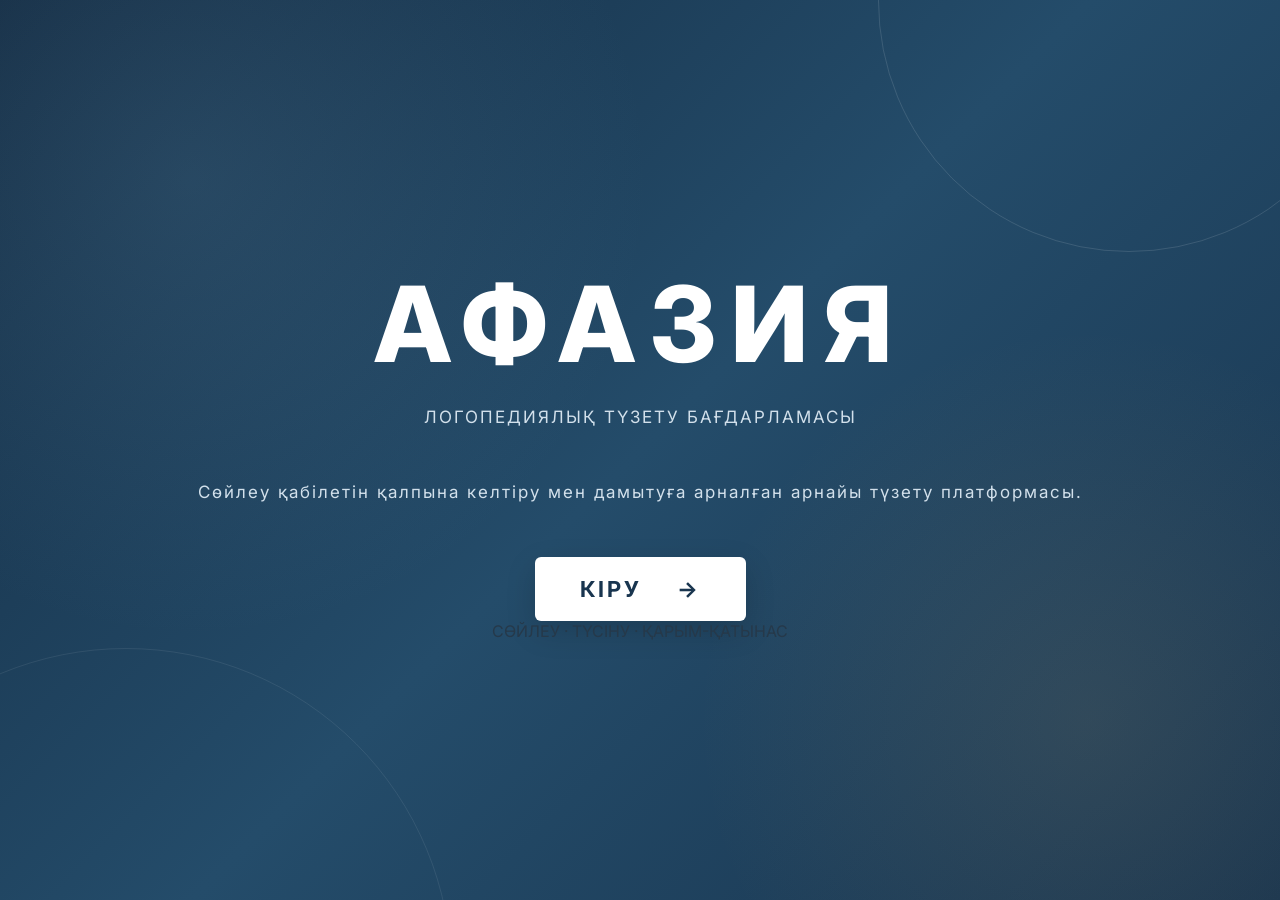
==== index.html @ db1f123e "Create index.html for aphasia therapy platform This HTML file serves as a comprehensive layout for a" ====
<!DOCTYPE html>
<html lang="kk">

<head>
    <meta charset="UTF-8">
    <meta name="viewport" content="width=device-width, initial-scale=1.0">

    <meta name="description"
          content="Афазиясы бар адамдарға арналған логопедиялық түзету бағдарламасы">

    <title>АФАЗИЯ | Логопедиялық кабинет</title>

    <link rel="preconnect" href="https://fonts.googleapis.com">
    <link rel="preconnect" href="https://fonts.gstatic.com" crossorigin>

    <link href="https://fonts.googleapis.com/css2?family=Inter:wght@400;500;600;700;800&display=swap"
          rel="stylesheet">

    <link rel="stylesheet" href="style.css">
</head>

<body>

<!-- ==================================
     1. БАСТЫ БЕТ
================================== -->

<section id="homePage" class="home-page">

    <div class="home-decoration"></div>

    <div class="home-content">

        <div class="home-line"></div>

        <h1>АФАЗИЯ</h1>

        <p class="home-subtitle">
            ЛОГОПЕДИЯЛЫҚ ТҮЗЕТУ БАҒДАРЛАМАСЫ
        </p>

        <p class="home-description">
            Сөйлеу қабілетін қалпына келтіру мен дамытуға
            арналған арнайы түзету платформасы.
        </p>

        <button class="enter-button" onclick="enterSite()">

            <span>КІРУ</span>

            <span class="enter-arrow">→</span>

        </button>

        <div class="home-bottom">
            СӨЙЛЕУ · ТҮСІНУ · ҚАРЫМ-ҚАТЫНАС
        </div>

    </div>

</section>


<!-- ==================================
     2. НЕГІЗГІ КАБИНЕТ
================================== -->

<section id="mainPage" class="main-page hidden">


    <!-- ЖОҒАРҒЫ БӨЛІК -->

    <header class="header">

        <div class="header-right">

            <div class="header-symbol">
                ✦
            </div>

            <div class="header-text">
                <strong>ЛОГОПЕД КАБИНЕТІ</strong>
                <span>Түзету және дамыту ортасы</span>
            </div>

        </div>

    </header>


    <!-- НЕГІЗГІ МАЗМҰН -->

    <main class="main-container">


        <!-- ТАҚЫРЫП -->

        <div class="main-heading">

            <span class="heading-label">
                ЛОГОПЕДИЯЛЫҚ ПЛАТФОРМА
            </span>

            <h1>АФАЗИЯ</h1>

            <p>
                Сөйлеу қабілетін қалпына келтіруге арналған
                логопедиялық түзету бағдарламасы
            </p>

            <div class="heading-line"></div>

        </div>


        <!-- БӨЛІМДЕР ТАҚЫРЫБЫ -->

        <div class="menu-heading">

            <div>
                <span>ЖҰМЫС БАҒЫТТАРЫ</span>

                <h2>Түзету бөлімдері</h2>
            </div>

            <div class="menu-count">
                08 БӨЛІМ
            </div>

        </div>


        <!-- СЕГІЗ БӨЛІМ -->

        <div class="sections-grid">


            <!-- 01 ТЫНЫС АЛУ -->

            <button class="section-card"
                    onclick="openSection('breathing')">

                <span class="card-number">01</span>

                <span class="card-icon">◉</span>

                <span class="card-title">
                    Тыныс алу
                </span>

                <span class="card-description">
                    Сөйлеу тынысын дамыту
                </span>

                <span class="card-arrow">→</span>

            </button>


            <!-- 02 АРТИКУЛЯЦИЯ -->

            <button class="section-card"
                    onclick="openSection('articulation')">

                <span class="card-number">02</span>

                <span class="card-icon">◇</span>

                <span class="card-title">
                    Артикуляция
                </span>

                <span class="card-description">
                    Артикуляциялық аппаратты дамыту
                </span>

                <span class="card-arrow">→</span>

            </button>


            <!-- 03 СӨЗДІК ҚОР -->

            <button class="section-card"
                    onclick="openSection('vocabulary')">

                <span class="card-number">03</span>

                <span class="card-icon">Aa</span>

                <span class="card-title">
                    Сөздік қор
                </span>

                <span class="card-description">
                    Белсенді және енжар сөздік қор
                </span>

                <span class="card-arrow">→</span>

            </button>


            <!-- 04 СӨЙЛЕУДІ ТҮСІНУ -->

            <button class="section-card"
                    onclick="openSection('understanding')">

                <span class="card-number">04</span>

                <span class="card-icon">◎</span>

                <span class="card-title">
                    Сөйлеуді түсіну
                </span>

                <span class="card-description">
                    Сөйлеуді қабылдау және түсіну
                </span>

                <span class="card-arrow">→</span>

            </button>


            <!-- 05 СӨЙЛЕУДІ ҚАЛЫПТАСТЫРУ -->

            <button class="section-card"
                    onclick="openSection('speech')">

                <span class="card-number">05</span>

                <span class="card-icon">◈</span>

                <span class="card-title">
                    Сөйлеуді қалыптастыру
                </span>

                <span class="card-description">
                    Сөз және сөйлем құрастыру
                </span>

                <span class="card-arrow">→</span>

            </button>


            <!-- 06 ОҚУ ЖӘНЕ ЖАЗУ -->

            <button class="section-card"
                    onclick="openSection('reading')">

                <span class="card-number">06</span>

                <span class="card-icon">▤</span>

                <span class="card-title">
                    Оқу және жазу
                </span>

                <span class="card-description">
                    Оқу және жазу дағдылары
                </span>

                <span class="card-arrow">→</span>

            </button>


            <!-- 07 ЛОГОРИТМИКА -->

            <button class="section-card"
                    onclick="openSection('logorhythmics')">

                <span class="card-number">07</span>

                <span class="card-icon">♫</span>

                <span class="card-title">
                    Логоритмика
                </span>

                <span class="card-description">
                    Қозғалыс, ырғақ және сөйлеу
                </span>

                <span class="card-arrow">→</span>

            </button>


            <!-- 08 НӘТИЖЕЛЕР -->

            <button class="section-card"
                    onclick="openSection('results')">

                <span class="card-number">08</span>

                <span class="card-icon">▥</span>

                <span class="card-title">
                    Нәтижелер
                </span>

                <span class="card-description">
                    Орындалған тапсырмаларды бақылау
                </span>

                <span class="card-arrow">→</span>

            </button>


        </div>


        <!-- ТӨМЕНГІ АҚПАРАТ -->

        <footer class="main-footer">

            <span>
                АФАЗИЯ — ЛОГОПЕДИЯЛЫҚ ТҮЗЕТУ ПЛАТФОРМАСЫ
            </span>

            <span>
                © 2026
            </span>

        </footer>

    </main>

</section>


<!-- ==================================
     3. ЖЕКЕ БӨЛІМДІ АШУ
================================== -->

<section id="sectionPage" class="section-page hidden">


    <header class="header">

        <div class="header-right">

            <div class="header-symbol">
                ✦
            </div>

            <div class="header-text">
                <strong>ЛОГОПЕД КАБИНЕТІ</strong>
                <span>Түзету және дамыту ортасы</span>
            </div>

        </div>

    </header>


    <main class="section-container">

        <button class="back-button" onclick="backToMenu()">
            ← Бөлімдерге оралу
        </button>


        <div class="section-heading">

            <span class="heading-label" id="sectionNumber">
                01 БӨЛІМ
            </span>

            <h1 id="selectedTitle">
                Тыныс алу
            </h1>

            <p id="selectedDescription">
                Сөйлеу тынысын дамыту.
            </p>

        </div>


        <div class="section-information">

            <div class="information-icon">
                ◇
            </div>

            <h2>Бөлім мазмұны</h2>

            <p id="sectionInformation">
                Бұл бөлімде логопедиялық ақпараттар,
                жаттығулар және интерактивті тапсырмалар
                орналастырылады.
            </p>

        </div>


        <div id="taskContent"></div>


        <footer class="main-footer">

            <span>АФАЗИЯ — ЛОГОПЕДИЯЛЫҚ ПЛАТФОРМА</span>

            <span>© 2026</span>

        </footer>

    </main>

</section>


<!-- JAVASCRIPT -->

<script src="script.js"></script>

</body>
</html>
---- style.css ----
/* =====================================
   1. НЕГІЗГІ БАПТАУЛАР
===================================== */

* {
    margin: 0;
    padding: 0;
    box-sizing: border-box;
}

:root {
    --navy: #19354f;
    --blue: #315d7d;
    --light-blue: #eaf2f7;
    --white: #ffffff;
    --background: #f5f8fb;
    --text: #26394a;
    --muted: #8293a2;
    --border: #e5ebf0;
    --gold: #c4a36b;
}

html {
    scroll-behavior: smooth;
}

body {
    font-family: 'Inter', Arial, sans-serif;
    background: var(--background);
    color: var(--text);
    min-height: 100vh;
}

button {
    font-family: inherit;
    cursor: pointer;
    border: none;
}

.hidden {
    display: none !important;
}


/* =====================================
   2. БАСТЫ БЕТ
===================================== */

.home-page {
    min-height: 100vh;
    display: flex;
    justify-content: center;
    align-items: center;
    position: relative;
    overflow: hidden;

    background:
        radial-gradient(
            circle at 15% 20%,
            rgba(104, 150, 180, 0.18),
            transparent 35%
        ),
        radial-gradient(
            circle at 85% 80%,
            rgba(196, 163, 107, 0.12),
            transparent 30%
        ),
        linear-gradient(
            135deg,
            #142c43,
            #244c6a,
            #19354f
        );
}

.home-page::before {
    content: "";
    position: absolute;
    width: 500px;
    height: 500px;
    border: 1px solid rgba(255,255,255,0.12);
    border-radius: 50%;
    top: -250px;
    right: -100px;
}

.home-page::after {
    content: "";
    position: absolute;
    width: 650px;
    height: 650px;
    border: 1px solid rgba(255,255,255,0.08);
    border-radius: 50%;
    bottom: -400px;
    left: -200px;
}

.home-content {
    position: relative;
    z-index: 2;
    text-align: center;
    padding: 40px 20px;
    animation: appear 1s ease;
}

.home-content h1 {
    font-size: clamp(55px, 10vw, 105px);
    font-weight: 800;
    letter-spacing: 15px;
    color: white;
    margin-bottom: 20px;
}

.home-content p {
    color: #d2e0eb;
    font-size: 17px;
    letter-spacing: 2px;
    margin-bottom: 55px;
    font-weight: 400;
}

.enter-button {
    display: inline-flex;
    align-items: center;
    justify-content: center;
    gap: 35px;

    padding: 19px 45px;
    min-width: 200px;

    background: white;
    color: var(--navy);

    font-size: 15px;
    font-weight: 700;
    letter-spacing: 3px;

    border-radius: 6px;
    transition: 0.3s;
    box-shadow: 0 10px 30px rgba(0,0,0,0.15);
}

.enter-button span {
    font-size: 22px;
}

.enter-button:hover {
    background: var(--gold);
    color: white;
    transform: translateY(-4px);
    box-shadow: 0 15px 35px rgba(0,0,0,0.2);
}


/* =====================================
   3. ЕКІНШІ БЕТ
===================================== */

.main-page {
    min-height: 100vh;
    background:
        linear-gradient(
            180deg,
            #f7f9fc 0%,
            #edf3f8 100%
        );
}


/* =====================================
   4. ЖОҒАРҒЫ HEADER
===================================== */

.header {
    width: 100%;
    height: 85px;
    background: white;

    display: flex;
    justify-content: flex-end;
    align-items: center;

    padding: 0 7%;
    border-bottom: 1px solid var(--border);

    box-shadow: 0 3px 15px rgba(30,60,85,0.03);
}

.header-right {
    display: flex;
    align-items: center;
    gap: 13px;

    color: var(--navy);
    font-size: 13px;
    font-weight: 700;
    letter-spacing: 1.5px;
}

.header-icon {
    width: 37px;
    height: 37px;

    background: var(--light-blue);
    color: var(--blue);

    border-radius: 50%;

    display: flex;
    align-items: center;
    justify-content: center;

    font-size: 18px;
}


/* =====================================
   5. НЕГІЗГІ КОНТЕЙНЕР
===================================== */

.main-container {
    width: 100%;
    max-width: 1200px;

    margin: 0 auto;
    padding: 65px 35px 80px;
}


/* =====================================
   6. БАСТЫ ТАҚЫРЫП
===================================== */

.main-heading {
    text-align: center;
    margin-bottom: 55px;
}

.main-heading h1 {
    color: var(--navy);

    font-size: clamp(35px, 5vw, 48px);
    font-weight: 800;

    letter-spacing: 5px;
    margin-bottom: 15px;
}

.main-heading p {
    color: var(--muted);

    font-size: 15px;
    line-height: 1.8;

    max-width: 600px;
    margin: auto;
}


/* =====================================
   7. СЕГІЗ БАТЫРМА
===================================== */

.sections-grid {
    display: grid;

    grid-template-columns: repeat(2, 1fr);

    gap: 22px;

    max-width: 950px;
    margin: 0 auto;
}


/* =====================================
   8. КАРТОЧКА ДИЗАЙНЫ
===================================== */

.section-card {
    position: relative;

    min-height: 145px;

    background: white;

    border: 1px solid var(--border);
    border-radius: 12px;

    display: flex;
    flex-direction: column;

    align-items: flex-start;
    justify-content: center;

    padding: 25px 30px;

    overflow: hidden;

    text-align: left;

    transition: all 0.3s ease;

    box-shadow: 0 5px 20px rgba(35,65,90,0.04);
}


/* Карточка нөмірі */

.card-number {
    position: absolute;

    top: 17px;
    right: 22px;

    font-size: 12px;
    font-weight: 700;

    color: #b7c5d0;
    letter-spacing: 1px;
}


/* Карточка белгішесі */

.card-icon {
    width: 40px;
    height: 40px;

    background: var(--light-blue);
    color: var(--blue);

    display: flex;
    align-items: center;
    justify-content: center;

    border-radius: 9px;

    font-size: 19px;
    font-weight: 700;

    margin-bottom: 14px;

    transition: 0.3s;
}


/* Карточка атауы */

.card-title {
    color: var(--navy);

    font-size: 16px;
    font-weight: 700;

    line-height: 1.5;
}


/* Оң жақ көрсеткі */

.card-arrow {
    position: absolute;

    right: 25px;
    bottom: 24px;

    color: #a8b8c5;
    font-size: 21px;

    transition: 0.3s;
}


/* Hover эффект */

.section-card:hover {
    transform: translateY(-5px);

    border-color: #9db8cb;

    box-shadow:
        0 12px 30px rgba(35,65,90,0.10);
}

.section-card:hover .card-icon {
    background: var(--navy);
    color: white;
}

.section-card:hover .card-arrow {
    color: var(--blue);
    transform: translateX(5px);
}


/* =====================================
   9. БӨЛІМНІҢ ІШКІ БЕТІ
===================================== */

.section-page {
    min-height: 100vh;
    background: var(--background);
}

.section-container {
    max-width: 1150px;

    margin: 0 auto;
    padding: 55px 35px;
}

.back-button {
    background: white;

    color: var(--navy);

    border: 1px solid var(--border);
    border-radius: 6px;

    padding: 13px 22px;

    font-size: 14px;
    font-weight: 600;

    transition: 0.3s;

    margin-bottom: 40px;
}

.back-button:hover {
    background: var(--navy);
    color: white;
}

.section-container h1 {
    font-size: 36px;
    color: var(--navy);
    margin-bottom: 18px;
}

.section-container p {
    color: var(--muted);
    font-size: 15px;
    line-height: 1.8;
}


/* =====================================
   10. АНИМАЦИЯ
===================================== */

@keyframes appear {

    from {
        opacity: 0;
        transform: translateY(25px);
    }

    to {
        opacity: 1;
        transform: translateY(0);
    }

}


/* =====================================
   11. ПЛАНШЕТ
===================================== */

@media (max-width: 768px) {

    .main-container {
        padding: 45px 22px 60px;
    }

    .sections-grid {
        gap: 15px;
    }

    .section-card {
        min-height: 135px;
        padding: 20px;
    }

    .card-title {
        font-size: 14px;
    }

    .main-heading {
        margin-bottom: 40px;
    }

    .header {
        padding: 0 22px;
    }

}


/* =====================================
   12. ТЕЛЕФОН
===================================== */

@media (max-width: 520px) {

    .home-content h1 {
        letter-spacing: 8px;
    }

    .home-content p {
        font-size: 13px;
        line-height: 1.8;
    }

    .enter-button {
        padding: 17px 35px;
    }

    .header {
        height: 70px;
    }

    .header-right {
        font-size: 11px;
        letter-spacing: 1px;
    }

    .main-container {
        padding: 40px 15px 50px;
    }

    .main-heading h1 {
        font-size: 34px;
    }

    .main-heading p {
        font-size: 13px;
    }

    .sections-grid {
        grid-template-columns: 1fr;
        gap: 13px;
    }

    .section-card {
        min-height: 115px;
        padding: 20px 22px;
    }

    .card-icon {
        width: 35px;
        height: 35px;
        margin-bottom: 10px;
    }

    .card-title {
        font-size: 15px;
    }

    .section-container {
        padding: 35px 20px;
    }

    .section-container h1 {
        font-size: 28px;
    }

}


/* =====================================
   13. ҚОЗҒАЛЫСТЫ АЗАЙТУ
===================================== */

@media (prefers-reduced-motion: reduce) {

    *,
    *::before,
    *::after {
        animation-duration: 0.01ms !important;
        transition-duration: 0.01ms !important;
        scroll-behavior: auto !important;
    }

}
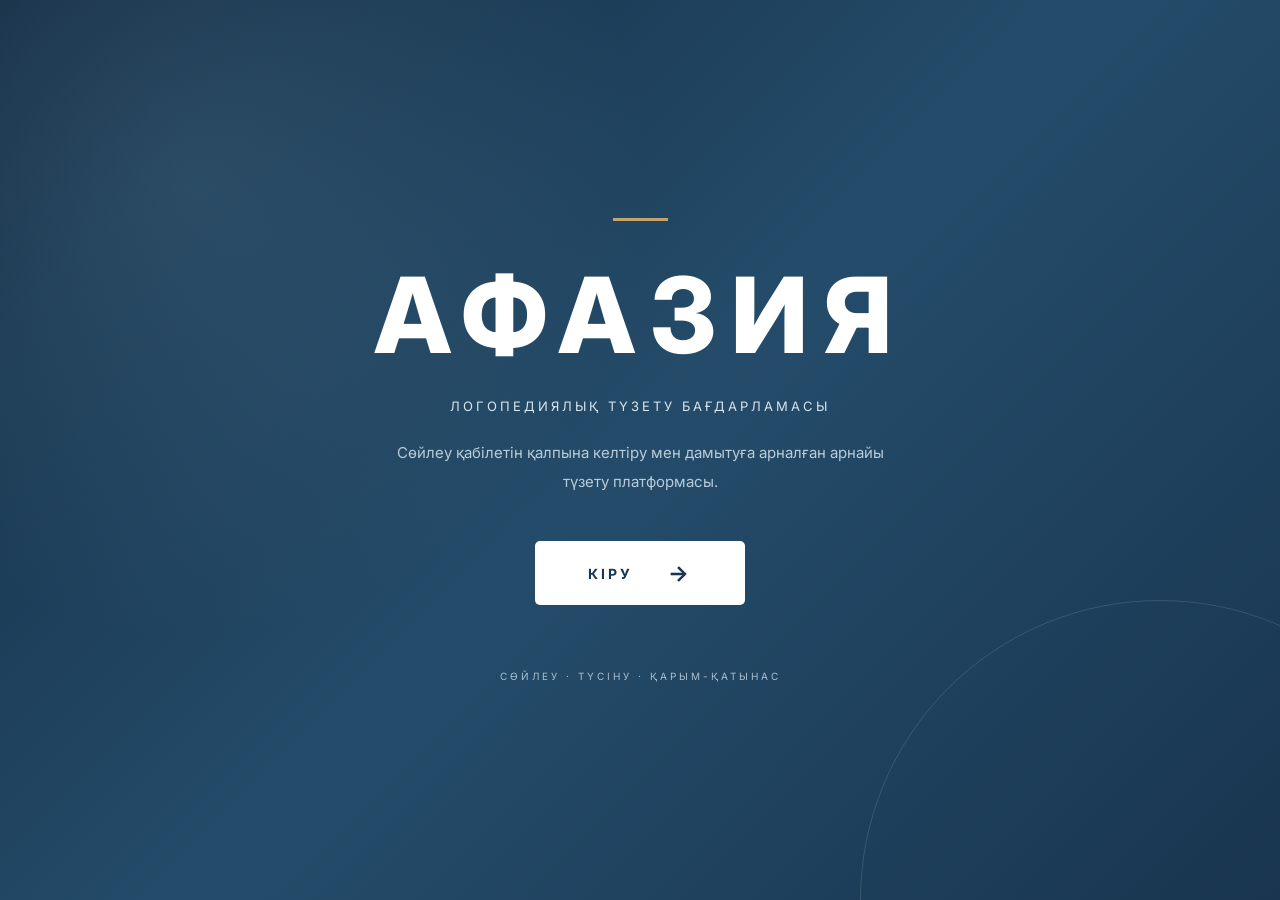
==== commit 01751f00: "Update meta description in index.html" ====
--- a/index.html
+++ b/index.html
@@ -6,7 +6,7 @@
     <meta name="viewport" content="width=device-width, initial-scale=1.0">
 
     <meta name="description"
-          content="Афазиясы бар адамдарға арналған логопедиялық түзету бағдарламасы">
+          content="Цифрлық түзету- дамыту құралы">
 
     <title>АФАЗИЯ | Логопедиялық кабинет</title>
 
--- a/style.css
+++ b/style.css
@@ -1,6 +1,6 @@
-/* =====================================
-   1. НЕГІЗГІ БАПТАУЛАР
-===================================== */
+/* ==================================
+   1. НЕГІЗГІ СТИЛЬ
+================================== */
 
 * {
     margin: 0;
@@ -15,13 +15,9 @@
     --white: #ffffff;
     --background: #f5f8fb;
     --text: #26394a;
-    --muted: #8293a2;
+    --muted: #8193a2;
     --border: #e5ebf0;
-    --gold: #c4a36b;
-}
-
-html {
-    scroll-behavior: smooth;
+    --gold: #c5a36b;
 }
 
 body {
@@ -42,28 +38,25 @@
 }
 
 
-/* =====================================
+/* ==================================
    2. БАСТЫ БЕТ
-===================================== */
+================================== */
 
 .home-page {
     min-height: 100vh;
-    display: flex;
+
+    display: flex;
+    align-items: center;
     justify-content: center;
-    align-items: center;
+
     position: relative;
     overflow: hidden;
 
     background:
         radial-gradient(
             circle at 15% 20%,
-            rgba(104, 150, 180, 0.18),
+            rgba(116, 158, 185, 0.2),
             transparent 35%
-        ),
-        radial-gradient(
-            circle at 85% 80%,
-            rgba(196, 163, 107, 0.12),
-            transparent 30%
         ),
         linear-gradient(
             135deg,
@@ -73,219 +66,316 @@
         );
 }
 
-.home-page::before {
-    content: "";
+.home-decoration {
     position: absolute;
-    width: 500px;
-    height: 500px;
+
+    width: 600px;
+    height: 600px;
+
     border: 1px solid rgba(255,255,255,0.12);
+
     border-radius: 50%;
-    top: -250px;
-    right: -100px;
-}
-
-.home-page::after {
-    content: "";
-    position: absolute;
-    width: 650px;
-    height: 650px;
-    border: 1px solid rgba(255,255,255,0.08);
-    border-radius: 50%;
-    bottom: -400px;
-    left: -200px;
+
+    right: -180px;
+    bottom: -300px;
 }
 
 .home-content {
     position: relative;
     z-index: 2;
+
     text-align: center;
-    padding: 40px 20px;
-    animation: appear 1s ease;
+
+    max-width: 750px;
+    padding: 30px;
+
+    animation: fadeIn 0.9s ease;
+}
+
+.home-line {
+    width: 55px;
+    height: 3px;
+
+    background: var(--gold);
+
+    margin: 0 auto 30px;
 }
 
 .home-content h1 {
+    color: white;
+
     font-size: clamp(55px, 10vw, 105px);
     font-weight: 800;
+
     letter-spacing: 15px;
-    color: white;
+
     margin-bottom: 20px;
 }
 
-.home-content p {
-    color: #d2e0eb;
-    font-size: 17px;
-    letter-spacing: 2px;
-    margin-bottom: 55px;
-    font-weight: 400;
+.home-subtitle {
+    color: #d9e5ed;
+
+    font-size: 13px;
+    letter-spacing: 3px;
+
+    margin-bottom: 25px;
+}
+
+.home-description {
+    color: #b9cbd8;
+
+    font-size: 15px;
+    line-height: 1.9;
+
+    max-width: 520px;
+    margin: 0 auto 45px;
 }
 
 .enter-button {
     display: inline-flex;
     align-items: center;
     justify-content: center;
+
     gap: 35px;
 
-    padding: 19px 45px;
-    min-width: 200px;
+    min-width: 210px;
+
+    padding: 19px 35px;
 
     background: white;
     color: var(--navy);
 
-    font-size: 15px;
+    font-size: 14px;
     font-weight: 700;
+
     letter-spacing: 3px;
 
-    border-radius: 6px;
+    border-radius: 5px;
+
     transition: 0.3s;
-    box-shadow: 0 10px 30px rgba(0,0,0,0.15);
-}
-
-.enter-button span {
-    font-size: 22px;
 }
 
 .enter-button:hover {
     background: var(--gold);
     color: white;
     transform: translateY(-4px);
-    box-shadow: 0 15px 35px rgba(0,0,0,0.2);
-}
-
-
-/* =====================================
-   3. ЕКІНШІ БЕТ
-===================================== */
+}
+
+.enter-arrow {
+    font-size: 22px;
+}
+
+.home-bottom {
+    color: #aabfce;
+
+    font-size: 10px;
+    letter-spacing: 3px;
+
+    margin-top: 65px;
+}
+
+
+/* ==================================
+   3. HEADER
+================================== */
+
+.header {
+    height: 82px;
+    width: 100%;
+
+    display: flex;
+    justify-content: flex-end;
+    align-items: center;
+
+    padding: 0 7%;
+
+    background: white;
+
+    border-bottom: 1px solid var(--border);
+
+    box-shadow: 0 3px 15px rgba(30,60,85,0.03);
+}
+
+.header-right {
+    display: flex;
+    align-items: center;
+    gap: 12px;
+}
+
+.header-symbol {
+    width: 38px;
+    height: 38px;
+
+    display: flex;
+    align-items: center;
+    justify-content: center;
+
+    border-radius: 50%;
+
+    background: var(--light-blue);
+    color: var(--blue);
+
+    font-size: 19px;
+}
+
+.header-text {
+    display: flex;
+    flex-direction: column;
+    gap: 4px;
+}
+
+.header-text strong {
+    color: var(--navy);
+
+    font-size: 12px;
+    letter-spacing: 1.2px;
+}
+
+.header-text span {
+    color: var(--muted);
+    font-size: 10px;
+}
+
+
+/* ==================================
+   4. НЕГІЗГІ БЕТ
+================================== */
 
 .main-page {
     min-height: 100vh;
+
     background:
         linear-gradient(
             180deg,
-            #f7f9fc 0%,
-            #edf3f8 100%
+            #f9fbfd,
+            #edf3f8
         );
 }
-
-
-/* =====================================
-   4. ЖОҒАРҒЫ HEADER
-===================================== */
-
-.header {
-    width: 100%;
-    height: 85px;
-    background: white;
-
-    display: flex;
-    justify-content: flex-end;
-    align-items: center;
-
-    padding: 0 7%;
-    border-bottom: 1px solid var(--border);
-
-    box-shadow: 0 3px 15px rgba(30,60,85,0.03);
-}
-
-.header-right {
-    display: flex;
-    align-items: center;
-    gap: 13px;
-
-    color: var(--navy);
-    font-size: 13px;
-    font-weight: 700;
-    letter-spacing: 1.5px;
-}
-
-.header-icon {
-    width: 37px;
-    height: 37px;
-
-    background: var(--light-blue);
-    color: var(--blue);
-
-    border-radius: 50%;
-
-    display: flex;
-    align-items: center;
-    justify-content: center;
-
-    font-size: 18px;
-}
-
-
-/* =====================================
-   5. НЕГІЗГІ КОНТЕЙНЕР
-===================================== */
 
 .main-container {
     width: 100%;
-    max-width: 1200px;
+    max-width: 1150px;
 
     margin: 0 auto;
-    padding: 65px 35px 80px;
-}
-
-
-/* =====================================
-   6. БАСТЫ ТАҚЫРЫП
-===================================== */
+
+    padding: 65px 30px 35px;
+}
+
+
+/* ==================================
+   5. БАСТЫ ТАҚЫРЫП
+================================== */
 
 .main-heading {
     text-align: center;
     margin-bottom: 55px;
 }
 
+.heading-label {
+    color: var(--gold);
+
+    font-size: 11px;
+    font-weight: 700;
+
+    letter-spacing: 2.5px;
+}
+
 .main-heading h1 {
     color: var(--navy);
 
-    font-size: clamp(35px, 5vw, 48px);
+    font-size: 52px;
     font-weight: 800;
 
-    letter-spacing: 5px;
-    margin-bottom: 15px;
+    letter-spacing: 7px;
+
+    margin: 15px 0;
 }
 
 .main-heading p {
     color: var(--muted);
 
-    font-size: 15px;
+    font-size: 14px;
     line-height: 1.8;
-
-    max-width: 600px;
-    margin: auto;
-}
-
-
-/* =====================================
-   7. СЕГІЗ БАТЫРМА
-===================================== */
+}
+
+.heading-line {
+    width: 55px;
+    height: 3px;
+
+    background: var(--gold);
+
+    margin: 25px auto 0;
+}
+
+
+/* ==================================
+   6. БӨЛІМ ТАҚЫРЫБЫ
+================================== */
+
+.menu-heading {
+    max-width: 950px;
+
+    margin: 0 auto 22px;
+
+    display: flex;
+    justify-content: space-between;
+    align-items: center;
+}
+
+.menu-heading span {
+    color: var(--gold);
+
+    font-size: 10px;
+    font-weight: 700;
+
+    letter-spacing: 2px;
+}
+
+.menu-heading h2 {
+    color: var(--navy);
+
+    font-size: 22px;
+
+    margin-top: 8px;
+}
+
+.menu-count {
+    background: white;
+
+    border: 1px solid var(--border);
+    border-radius: 5px;
+
+    padding: 12px 17px;
+
+    color: var(--blue) !important;
+
+    font-size: 11px !important;
+    letter-spacing: 1px;
+}
+
+
+/* ==================================
+   7. СЕГІЗ КАРТОЧКА
+================================== */
 
 .sections-grid {
+    max-width: 950px;
+
+    margin: 0 auto;
+
     display: grid;
 
     grid-template-columns: repeat(2, 1fr);
 
-    gap: 22px;
-
-    max-width: 950px;
-    margin: 0 auto;
-}
-
-
-/* =====================================
-   8. КАРТОЧКА ДИЗАЙНЫ
-===================================== */
+    gap: 20px;
+}
 
 .section-card {
     position: relative;
 
-    min-height: 145px;
-
-    background: white;
-
-    border: 1px solid var(--border);
-    border-radius: 12px;
+    min-height: 155px;
+
+    padding: 24px 28px;
 
     display: flex;
     flex-direction: column;
@@ -293,94 +383,57 @@
     align-items: flex-start;
     justify-content: center;
 
-    padding: 25px 30px;
-
-    overflow: hidden;
-
     text-align: left;
 
-    transition: all 0.3s ease;
+    background: white;
+
+    border: 1px solid var(--border);
+    border-radius: 10px;
 
     box-shadow: 0 5px 20px rgba(35,65,90,0.04);
-}
-
-
-/* Карточка нөмірі */
+
+    transition: 0.3s;
+}
+
+.section-card:hover {
+    transform: translateY(-5px);
+
+    border-color: #a9c0d0;
+
+    box-shadow: 0 12px 30px rgba(35,65,90,0.1);
+}
 
 .card-number {
     position: absolute;
 
     top: 17px;
-    right: 22px;
+    right: 20px;
+
+    color: #b7c5d0;
 
     font-size: 12px;
     font-weight: 700;
-
-    color: #b7c5d0;
-    letter-spacing: 1px;
-}
-
-
-/* Карточка белгішесі */
+}
 
 .card-icon {
-    width: 40px;
-    height: 40px;
+    width: 39px;
+    height: 39px;
+
+    display: flex;
+    align-items: center;
+    justify-content: center;
 
     background: var(--light-blue);
     color: var(--blue);
 
-    display: flex;
-    align-items: center;
-    justify-content: center;
-
-    border-radius: 9px;
+    border-radius: 8px;
 
     font-size: 19px;
     font-weight: 700;
 
-    margin-bottom: 14px;
+    margin-bottom: 12px;
 
     transition: 0.3s;
-}
-
-
-/* Карточка атауы */
-
-.card-title {
-    color: var(--navy);
-
-    font-size: 16px;
-    font-weight: 700;
-
-    line-height: 1.5;
-}
-
-
-/* Оң жақ көрсеткі */
-
-.card-arrow {
-    position: absolute;
-
-    right: 25px;
-    bottom: 24px;
-
-    color: #a8b8c5;
-    font-size: 21px;
-
-    transition: 0.3s;
-}
-
-
-/* Hover эффект */
-
-.section-card:hover {
-    transform: translateY(-5px);
-
-    border-color: #9db8cb;
-
-    box-shadow:
-        0 12px 30px rgba(35,65,90,0.10);
 }
 
 .section-card:hover .card-icon {
@@ -388,15 +441,67 @@
     color: white;
 }
 
+.card-title {
+    color: var(--navy);
+
+    font-size: 15px;
+    font-weight: 700;
+
+    margin-bottom: 7px;
+}
+
+.card-description {
+    color: var(--muted);
+
+    font-size: 11px;
+    line-height: 1.5;
+}
+
+.card-arrow {
+    position: absolute;
+
+    right: 23px;
+    bottom: 22px;
+
+    color: #9aafbd;
+
+    font-size: 20px;
+
+    transition: 0.3s;
+}
+
 .section-card:hover .card-arrow {
     color: var(--blue);
     transform: translateX(5px);
 }
 
 
-/* =====================================
-   9. БӨЛІМНІҢ ІШКІ БЕТІ
-===================================== */
+/* ==================================
+   8. ТӨМЕНГІ АҚПАРАТ
+================================== */
+
+.main-footer {
+    max-width: 950px;
+
+    margin: 55px auto 0;
+    padding-top: 20px;
+
+    display: flex;
+    justify-content: space-between;
+    gap: 15px;
+
+    border-top: 1px solid var(--border);
+
+    color: var(--muted);
+
+    font-size: 9px;
+    letter-spacing: 1px;
+}
+
+
+/* ==================================
+   9. ЖЕКЕ БӨЛІМ БЕТІ
+================================== */
 
 .section-page {
     min-height: 100vh;
@@ -404,10 +509,11 @@
 }
 
 .section-container {
-    max-width: 1150px;
+    max-width: 1050px;
 
     margin: 0 auto;
-    padding: 55px 35px;
+
+    padding: 50px 30px;
 }
 
 .back-button {
@@ -418,14 +524,14 @@
     border: 1px solid var(--border);
     border-radius: 6px;
 
-    padding: 13px 22px;
-
-    font-size: 14px;
+    padding: 13px 20px;
+
+    font-size: 13px;
     font-weight: 600;
 
     transition: 0.3s;
 
-    margin-bottom: 40px;
+    margin-bottom: 45px;
 }
 
 .back-button:hover {
@@ -433,28 +539,85 @@
     color: white;
 }
 
-.section-container h1 {
-    font-size: 36px;
+.section-heading {
+    margin-bottom: 35px;
+}
+
+.section-heading h1 {
     color: var(--navy);
-    margin-bottom: 18px;
-}
-
-.section-container p {
+
+    font-size: 38px;
+    font-weight: 800;
+
+    margin: 15px 0;
+}
+
+.section-heading p {
     color: var(--muted);
-    font-size: 15px;
+
+    font-size: 14px;
     line-height: 1.8;
 }
 
 
-/* =====================================
-   10. АНИМАЦИЯ
-===================================== */
-
-@keyframes appear {
+/* ==================================
+   10. АҚПАРАТ КАРТОЧКАСЫ
+================================== */
+
+.section-information {
+    background: white;
+
+    border: 1px solid var(--border);
+    border-radius: 10px;
+
+    padding: 35px;
+
+    box-shadow: 0 5px 20px rgba(35,65,90,0.04);
+}
+
+.information-icon {
+    width: 45px;
+    height: 45px;
+
+    display: flex;
+    align-items: center;
+    justify-content: center;
+
+    background: var(--light-blue);
+    color: var(--blue);
+
+    border-radius: 8px;
+
+    font-size: 23px;
+
+    margin-bottom: 20px;
+}
+
+.section-information h2 {
+    color: var(--navy);
+
+    font-size: 21px;
+
+    margin-bottom: 14px;
+}
+
+.section-information p {
+    color: var(--muted);
+
+    font-size: 14px;
+    line-height: 1.9;
+}
+
+
+/* ==================================
+   11. АНИМАЦИЯ
+================================== */
+
+@keyframes fadeIn {
 
     from {
         opacity: 0;
-        transform: translateY(25px);
+        transform: translateY(20px);
     }
 
     to {
@@ -465,22 +628,22 @@
 }
 
 
-/* =====================================
-   11. ПЛАНШЕТ
-===================================== */
+/* ==================================
+   12. ПЛАНШЕТКЕ БЕЙІМДЕУ
+================================== */
 
 @media (max-width: 768px) {
 
     .main-container {
-        padding: 45px 22px 60px;
+        padding: 50px 22px 30px;
     }
 
     .sections-grid {
-        gap: 15px;
+        gap: 14px;
     }
 
     .section-card {
-        min-height: 135px;
+        min-height: 145px;
         padding: 20px;
     }
 
@@ -488,55 +651,60 @@
         font-size: 14px;
     }
 
+    .header {
+        padding: 0 22px;
+    }
+
+}
+
+
+/* ==================================
+   13. ТЕЛЕФОНҒА БЕЙІМДЕУ
+================================== */
+
+@media (max-width: 520px) {
+
+    .home-content h1 {
+        font-size: 55px;
+        letter-spacing: 8px;
+    }
+
+    .home-subtitle {
+        font-size: 10px;
+        letter-spacing: 2px;
+    }
+
+    .home-description {
+        font-size: 13px;
+    }
+
+    .home-bottom {
+        font-size: 8px;
+        letter-spacing: 1.5px;
+    }
+
+    .header {
+        height: 72px;
+    }
+
+    .main-container {
+        padding: 40px 16px 25px;
+    }
+
     .main-heading {
         margin-bottom: 40px;
     }
 
-    .header {
-        padding: 0 22px;
-    }
-
-}
-
-
-/* =====================================
-   12. ТЕЛЕФОН
-===================================== */
-
-@media (max-width: 520px) {
-
-    .home-content h1 {
-        letter-spacing: 8px;
-    }
-
-    .home-content p {
-        font-size: 13px;
-        line-height: 1.8;
-    }
-
-    .enter-button {
-        padding: 17px 35px;
-    }
-
-    .header {
-        height: 70px;
-    }
-
-    .header-right {
-        font-size: 11px;
-        letter-spacing: 1px;
-    }
-
-    .main-container {
-        padding: 40px 15px 50px;
-    }
-
     .main-heading h1 {
-        font-size: 34px;
+        font-size: 39px;
     }
 
     .main-heading p {
-        font-size: 13px;
+        font-size: 12px;
+    }
+
+    .menu-heading h2 {
+        font-size: 19px;
     }
 
     .sections-grid {
@@ -545,43 +713,49 @@
     }
 
     .section-card {
-        min-height: 115px;
-        padding: 20px 22px;
-    }
-
-    .card-icon {
-        width: 35px;
-        height: 35px;
-        margin-bottom: 10px;
+        min-height: 130px;
+        padding: 20px;
     }
 
     .card-title {
         font-size: 15px;
     }
 
+    .card-description {
+        font-size: 11px;
+    }
+
+    .main-footer {
+        flex-direction: column;
+        font-size: 8px;
+    }
+
     .section-container {
-        padding: 35px 20px;
-    }
-
-    .section-container h1 {
-        font-size: 28px;
-    }
-
-}
-
-
-/* =====================================
-   13. ҚОЗҒАЛЫСТЫ АЗАЙТУ
-===================================== */
+        padding: 35px 18px;
+    }
+
+    .section-heading h1 {
+        font-size: 30px;
+    }
+
+    .section-information {
+        padding: 25px;
+    }
+
+}
+
+
+/* ==================================
+   14. ҚОЗҒАЛЫСТЫ АЗАЙТУ
+================================== */
 
 @media (prefers-reduced-motion: reduce) {
 
     *,
     *::before,
     *::after {
-        animation-duration: 0.01ms !important;
-        transition-duration: 0.01ms !important;
-        scroll-behavior: auto !important;
-    }
-
-}
+        animation: none !important;
+        transition: none !important;
+    }
+
+}
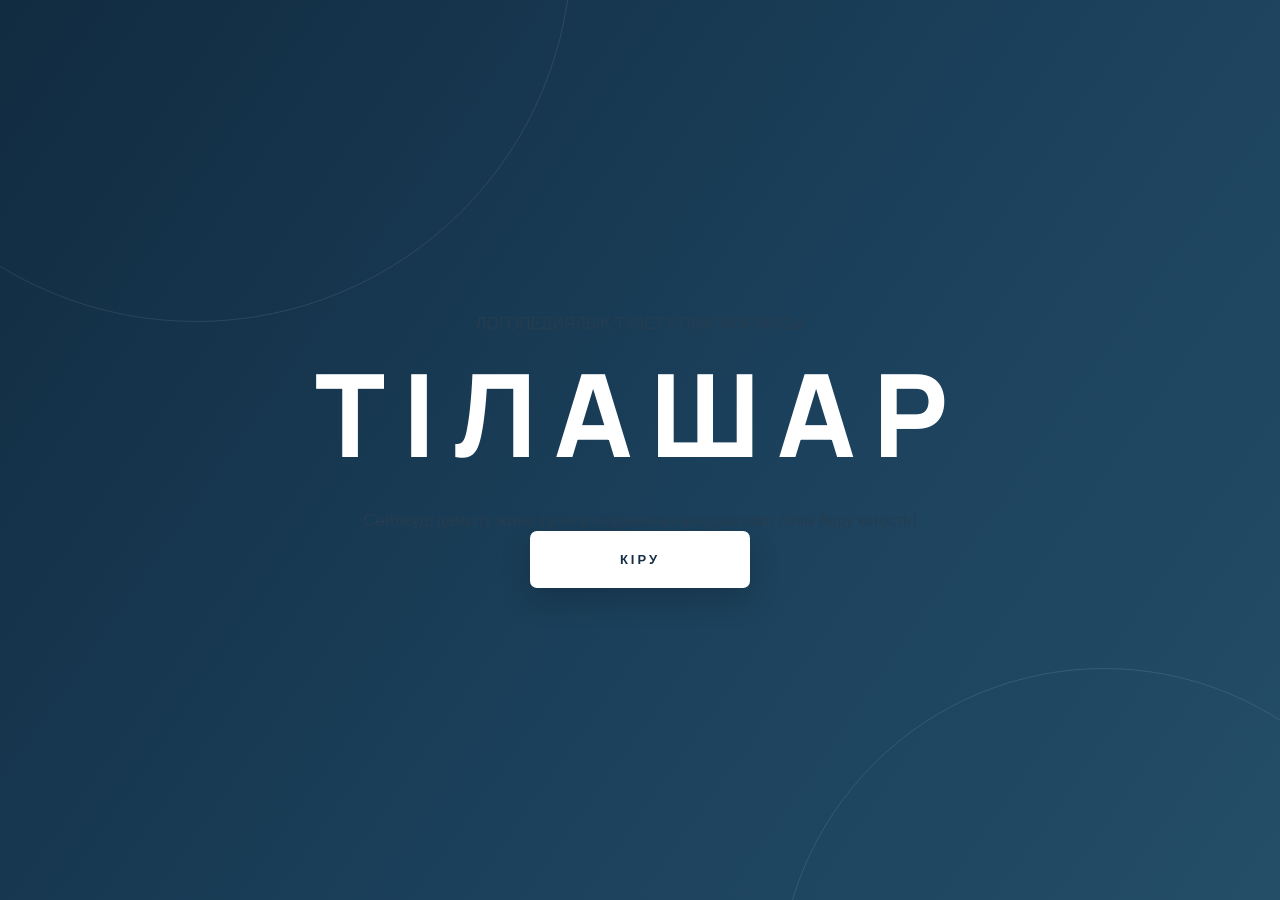
==== commit aac0f4f2: "Change title and labels for language platform Updated the title and labels in the HTML structure to " ====
--- a/index.html
+++ b/index.html
@@ -1,423 +1,130 @@
 <!DOCTYPE html>
 <html lang="kk">
-
 <head>
     <meta charset="UTF-8">
     <meta name="viewport" content="width=device-width, initial-scale=1.0">
-
-    <meta name="description"
-          content="Цифрлық түзету- дамыту құралы">
-
-    <title>АФАЗИЯ | Логопедиялық кабинет</title>
-
-    <link rel="preconnect" href="https://fonts.googleapis.com">
-    <link rel="preconnect" href="https://fonts.gstatic.com" crossorigin>
-
-    <link href="https://fonts.googleapis.com/css2?family=Inter:wght@400;500;600;700;800&display=swap"
-          rel="stylesheet">
-
-    <link rel="stylesheet" href="style.css">
+<title>Тілашар | Логопедиялық платформа</title>
+<link rel="stylesheet" href="style.css">
 </head>
-
 <body>
-
-<!-- ==================================
-     1. БАСТЫ БЕТ
-================================== -->
-
+<!-- БАСТЫ БЕТ -->
 <section id="homePage" class="home-page">
-
-    <div class="home-decoration"></div>
-
     <div class="home-content">
-
-        <div class="home-line"></div>
-
-        <h1>АФАЗИЯ</h1>
-
-        <p class="home-subtitle">
-            ЛОГОПЕДИЯЛЫҚ ТҮЗЕТУ БАҒДАРЛАМАСЫ
+        <div class="home-label">
+            ЛОГОПЕДИЯЛЫҚ ТҮЗЕТУ ПЛАТФОРМАСЫ
+        </div>
+        <h1>ТІЛАШАР</h1>
+        <p>
+            Сөйлеуді дамыту және түзетуге арналған
+            интерактивті білім беру кеңістігі
         </p>
-
-        <p class="home-description">
-            Сөйлеу қабілетін қалпына келтіру мен дамытуға
-            арналған арнайы түзету платформасы.
-        </p>
-
-        <button class="enter-button" onclick="enterSite()">
-
-            <span>КІРУ</span>
-
-            <span class="enter-arrow">→</span>
-
+        <button onclick="enterSite()" class="enter-button">
+            КІРУ
         </button>
-
-        <div class="home-bottom">
-            СӨЙЛЕУ · ТҮСІНУ · ҚАРЫМ-ҚАТЫНАС
+    </div>
+</section>
+<!-- НЕГІЗГІ МӘЗІР -->
+<section id="mainPage" class="main-page hidden">
+    <header class="header">
+        <div class="header-left">
+            <a href="index.html" class="brand">
+                ТІЛАШАР
+            </a>
         </div>
-
-    </div>
-
+        <div class="header-right">
+            <a href="logoped.html" class="header-label">
+                ЛОГОПЕД КАБИНЕТІ
+                <span>↗</span>
+            </a>
+        </div>
+    </header>
+    <main class="main-container">
+        <div class="main-heading">
+            <span>ТІЛАШАР ПЛАТФОРМАСЫ</span>
+            <h2>Сөйлеу әлеміне қош келдіңіз!</h2>
+            <p>
+                Өзіңізге қажетті түзету бағытын таңдаңыз.
+            </p>
+        </div>
+        <div class="sections-grid">
+            <button class="section-card"
+                onclick="openSection('breathing')">
+                <span>01</span>
+                <h3>Тыныс алу</h3>
+                <p>Сөйлеу тынысын дамыту</p>
+            </button>
+            <button class="section-card"
+                onclick="openSection('articulation')">
+                <span>02</span>
+                <h3>Артикуляция</h3>
+                <p>Артикуляциялық дағдылар</p>
+            </button>
+            <button class="section-card"
+                onclick="openSection('vocabulary')">
+                <span>03</span>
+                <h3>Сөздік қор</h3>
+                <p>Сөздерді белсендіру</p>
+            </button>
+            <button class="section-card"
+                onclick="openSection('understanding')">
+                <span>04</span>
+                <h3>Сөйлеуді түсіну</h3>
+                <p>Сөз бен сөйлем мағынасын түсіну</p>
+            </button>
+            <button class="section-card"
+                onclick="openSection('speech')">
+                <span>05</span>
+                <h3>Сөйлеуді қалыптастыру</h3>
+                <p>Ауызша сөйлеуді дамыту</p>
+            </button>
+            <button class="section-card"
+                onclick="openSection('reading')">
+                <span>06</span>
+                <h3>Оқу және жазу</h3>
+                <p>Оқу-жазу дағдылары</p>
+            </button>
+            <button class="section-card"
+                onclick="openSection('logorhythmics')">
+                <span>07</span>
+                <h3>Логоритмика</h3>
+                <p>Қозғалыс пен сөйлеуді үйлестіру</p>
+            </button>
+            <button class="section-card"
+                onclick="openSection('results')">
+                <span>08</span>
+                <h3>Нәтижелер</h3>
+                <p>Жұмыс барысын бақылау</p>
+            </button>
+        </div>
+    </main>
 </section>
-
-
-<!-- ==================================
-     2. НЕГІЗГІ КАБИНЕТ
-================================== -->
-
-<section id="mainPage" class="main-page hidden">
-
-
-    <!-- ЖОҒАРҒЫ БӨЛІК -->
-
+<!-- БӨЛІМДЕРДІҢ ІШКІ БЕТІ -->
+<section id="sectionPage" class="section-page hidden">
     <header class="header">
-
+        <div class="header-left">
+            <a href="index.html" class="brand">
+                ТІЛАШАР
+            </a>
+        </div>
         <div class="header-right">
-
-            <div class="header-symbol">
-                ✦
-            </div>
-
-            <div class="header-text">
-                <strong>ЛОГОПЕД КАБИНЕТІ</strong>
-                <span>Түзету және дамыту ортасы</span>
-            </div>
-
+            <a href="logoped.html" class="header-label">
+                ЛОГОПЕД КАБИНЕТІ ↗
+            </a>
         </div>
-
     </header>
-
-
-    <!-- НЕГІЗГІ МАЗМҰН -->
-
     <main class="main-container">
-
-
-        <!-- ТАҚЫРЫП -->
-
-        <div class="main-heading">
-
-            <span class="heading-label">
-                ЛОГОПЕДИЯЛЫҚ ПЛАТФОРМА
-            </span>
-
-            <h1>АФАЗИЯ</h1>
-
-            <p>
-                Сөйлеу қабілетін қалпына келтіруге арналған
-                логопедиялық түзету бағдарламасы
-            </p>
-
-            <div class="heading-line"></div>
-
+        <button onclick="backToMenu()" class="back-button">
+            ← Басты мәзірге оралу
+        </button>
+        <div class="section-content">
+            <span id="sectionNumber"></span>
+            <h2 id="selectedTitle"></h2>
+            <p id="selectedDescription"></p>
+            <div id="sectionInformation"></div>
+            <div id="taskContent"></div>
         </div>
-
-
-        <!-- БӨЛІМДЕР ТАҚЫРЫБЫ -->
-
-        <div class="menu-heading">
-
-            <div>
-                <span>ЖҰМЫС БАҒЫТТАРЫ</span>
-
-                <h2>Түзету бөлімдері</h2>
-            </div>
-
-            <div class="menu-count">
-                08 БӨЛІМ
-            </div>
-
-        </div>
-
-
-        <!-- СЕГІЗ БӨЛІМ -->
-
-        <div class="sections-grid">
-
-
-            <!-- 01 ТЫНЫС АЛУ -->
-
-            <button class="section-card"
-                    onclick="openSection('breathing')">
-
-                <span class="card-number">01</span>
-
-                <span class="card-icon">◉</span>
-
-                <span class="card-title">
-                    Тыныс алу
-                </span>
-
-                <span class="card-description">
-                    Сөйлеу тынысын дамыту
-                </span>
-
-                <span class="card-arrow">→</span>
-
-            </button>
-
-
-            <!-- 02 АРТИКУЛЯЦИЯ -->
-
-            <button class="section-card"
-                    onclick="openSection('articulation')">
-
-                <span class="card-number">02</span>
-
-                <span class="card-icon">◇</span>
-
-                <span class="card-title">
-                    Артикуляция
-                </span>
-
-                <span class="card-description">
-                    Артикуляциялық аппаратты дамыту
-                </span>
-
-                <span class="card-arrow">→</span>
-
-            </button>
-
-
-            <!-- 03 СӨЗДІК ҚОР -->
-
-            <button class="section-card"
-                    onclick="openSection('vocabulary')">
-
-                <span class="card-number">03</span>
-
-                <span class="card-icon">Aa</span>
-
-                <span class="card-title">
-                    Сөздік қор
-                </span>
-
-                <span class="card-description">
-                    Белсенді және енжар сөздік қор
-                </span>
-
-                <span class="card-arrow">→</span>
-
-            </button>
-
-
-            <!-- 04 СӨЙЛЕУДІ ТҮСІНУ -->
-
-            <button class="section-card"
-                    onclick="openSection('understanding')">
-
-                <span class="card-number">04</span>
-
-                <span class="card-icon">◎</span>
-
-                <span class="card-title">
-                    Сөйлеуді түсіну
-                </span>
-
-                <span class="card-description">
-                    Сөйлеуді қабылдау және түсіну
-                </span>
-
-                <span class="card-arrow">→</span>
-
-            </button>
-
-
-            <!-- 05 СӨЙЛЕУДІ ҚАЛЫПТАСТЫРУ -->
-
-            <button class="section-card"
-                    onclick="openSection('speech')">
-
-                <span class="card-number">05</span>
-
-                <span class="card-icon">◈</span>
-
-                <span class="card-title">
-                    Сөйлеуді қалыптастыру
-                </span>
-
-                <span class="card-description">
-                    Сөз және сөйлем құрастыру
-                </span>
-
-                <span class="card-arrow">→</span>
-
-            </button>
-
-
-            <!-- 06 ОҚУ ЖӘНЕ ЖАЗУ -->
-
-            <button class="section-card"
-                    onclick="openSection('reading')">
-
-                <span class="card-number">06</span>
-
-                <span class="card-icon">▤</span>
-
-                <span class="card-title">
-                    Оқу және жазу
-                </span>
-
-                <span class="card-description">
-                    Оқу және жазу дағдылары
-                </span>
-
-                <span class="card-arrow">→</span>
-
-            </button>
-
-
-            <!-- 07 ЛОГОРИТМИКА -->
-
-            <button class="section-card"
-                    onclick="openSection('logorhythmics')">
-
-                <span class="card-number">07</span>
-
-                <span class="card-icon">♫</span>
-
-                <span class="card-title">
-                    Логоритмика
-                </span>
-
-                <span class="card-description">
-                    Қозғалыс, ырғақ және сөйлеу
-                </span>
-
-                <span class="card-arrow">→</span>
-
-            </button>
-
-
-            <!-- 08 НӘТИЖЕЛЕР -->
-
-            <button class="section-card"
-                    onclick="openSection('results')">
-
-                <span class="card-number">08</span>
-
-                <span class="card-icon">▥</span>
-
-                <span class="card-title">
-                    Нәтижелер
-                </span>
-
-                <span class="card-description">
-                    Орындалған тапсырмаларды бақылау
-                </span>
-
-                <span class="card-arrow">→</span>
-
-            </button>
-
-
-        </div>
-
-
-        <!-- ТӨМЕНГІ АҚПАРАТ -->
-
-        <footer class="main-footer">
-
-            <span>
-                АФАЗИЯ — ЛОГОПЕДИЯЛЫҚ ТҮЗЕТУ ПЛАТФОРМАСЫ
-            </span>
-
-            <span>
-                © 2026
-            </span>
-
-        </footer>
-
     </main>
-
 </section>
-
-
-<!-- ==================================
-     3. ЖЕКЕ БӨЛІМДІ АШУ
-================================== -->
-
-<section id="sectionPage" class="section-page hidden">
-
-
-    <header class="header">
-
-        <div class="header-right">
-
-            <div class="header-symbol">
-                ✦
-            </div>
-
-            <div class="header-text">
-                <strong>ЛОГОПЕД КАБИНЕТІ</strong>
-                <span>Түзету және дамыту ортасы</span>
-            </div>
-
-        </div>
-
-    </header>
-
-
-    <main class="section-container">
-
-        <button class="back-button" onclick="backToMenu()">
-            ← Бөлімдерге оралу
-        </button>
-
-
-        <div class="section-heading">
-
-            <span class="heading-label" id="sectionNumber">
-                01 БӨЛІМ
-            </span>
-
-            <h1 id="selectedTitle">
-                Тыныс алу
-            </h1>
-
-            <p id="selectedDescription">
-                Сөйлеу тынысын дамыту.
-            </p>
-
-        </div>
-
-
-        <div class="section-information">
-
-            <div class="information-icon">
-                ◇
-            </div>
-
-            <h2>Бөлім мазмұны</h2>
-
-            <p id="sectionInformation">
-                Бұл бөлімде логопедиялық ақпараттар,
-                жаттығулар және интерактивті тапсырмалар
-                орналастырылады.
-            </p>
-
-        </div>
-
-
-        <div id="taskContent"></div>
-
-
-        <footer class="main-footer">
-
-            <span>АФАЗИЯ — ЛОГОПЕДИЯЛЫҚ ПЛАТФОРМА</span>
-
-            <span>© 2026</span>
-
-        </footer>
-
-    </main>
-
-</section>
-
-
-<!-- JAVASCRIPT -->
-
 <script src="script.js"></script>
-
 </body>
 </html>
--- a/style.css
+++ b/style.css
@@ -1,6 +1,23 @@
-/* ==================================
-   1. НЕГІЗГІ СТИЛЬ
-================================== */
+/* =========================================
+   APHASIA — PREMIUM DESIGN
+========================================= */
+
+@import url('https://fonts.googleapis.com/css2?family=DM+Sans:wght@400;500;600;700;800&family=Manrope:wght@400;500;600;700;800&display=swap');
+
+:root {
+    --navy: #142f46;
+    --navy-light: #214966;
+    --blue: #527c99;
+    --gold: #bd9b66;
+
+    --white: #ffffff;
+    --background: #f3f6f9;
+    --text: #263d50;
+    --muted: #8799a8;
+
+    --border: #e5ebf0;
+    --shadow: 0 12px 35px rgba(25, 53, 79, 0.07);
+}
 
 * {
     margin: 0;
@@ -8,22 +25,14 @@
     box-sizing: border-box;
 }
 
-:root {
-    --navy: #19354f;
-    --blue: #315d7d;
-    --light-blue: #eaf2f7;
-    --white: #ffffff;
-    --background: #f5f8fb;
-    --text: #26394a;
-    --muted: #8193a2;
-    --border: #e5ebf0;
-    --gold: #c5a36b;
+html {
+    scroll-behavior: smooth;
 }
 
 body {
-    font-family: 'Inter', Arial, sans-serif;
+    font-family: 'DM Sans', sans-serif;
+    color: var(--text);
     background: var(--background);
-    color: var(--text);
     min-height: 100vh;
 }
 
@@ -38,586 +47,718 @@
 }
 
 
-/* ==================================
-   2. БАСТЫ БЕТ
-================================== */
+/* =========================================
+   1. HOME PAGE
+========================================= */
 
 .home-page {
     min-height: 100vh;
+    position: relative;
+    overflow: hidden;
+
+    display: flex;
+    justify-content: center;
+    align-items: center;
+
+    background:
+        linear-gradient(
+            125deg,
+            #112b40 0%,
+            #1b405b 55%,
+            #244d68 100%
+        );
+}
+
+.home-page::before {
+    content: "";
+    position: absolute;
+
+    width: 750px;
+    height: 750px;
+
+    border: 1px solid rgba(255,255,255,0.09);
+    border-radius: 50%;
+
+    top: -430px;
+    left: -180px;
+}
+
+.home-page::after {
+    content: "";
+    position: absolute;
+
+    width: 650px;
+    height: 650px;
+
+    border: 1px solid rgba(255,255,255,0.10);
+    border-radius: 50%;
+
+    bottom: -420px;
+    right: -150px;
+}
+
+.home-decoration {
+    position: absolute;
+
+    width: 400px;
+    height: 400px;
+
+    background: rgba(255,255,255,0.025);
+    border-radius: 50%;
+
+    top: 30%;
+    right: 12%;
+}
+
+.home-content {
+    position: relative;
+    z-index: 2;
+
+    text-align: center;
+
+    max-width: 800px;
+    padding: 35px;
+
+    animation: entrance 1s ease;
+}
+
+.home-line {
+    width: 65px;
+    height: 3px;
+
+    background: var(--gold);
+
+    margin: 0 auto 35px;
+}
+
+.home-content h1 {
+    font-family: 'Manrope', sans-serif;
+
+    color: white;
+
+    font-size: clamp(65px, 11vw, 115px);
+    font-weight: 800;
+
+    letter-spacing: 17px;
+
+    margin-bottom: 18px;
+}
+
+.home-subtitle {
+    color: #d5e2eb;
+
+    font-size: 12px;
+    font-weight: 600;
+
+    letter-spacing: 4px;
+
+    margin-bottom: 28px;
+}
+
+.home-description {
+    color: #b9cbd8;
+
+    font-size: 15px;
+    line-height: 2;
+
+    max-width: 550px;
+
+    margin: 0 auto 48px;
+}
+
+.enter-button {
+    display: inline-flex;
+    justify-content: center;
+    align-items: center;
+
+    gap: 45px;
+
+    min-width: 220px;
+
+    padding: 20px 35px;
+
+    background: #ffffff;
+    color: var(--navy);
+
+    font-size: 13px;
+    font-weight: 800;
+
+    letter-spacing: 3px;
+
+    border-radius: 7px;
+
+    box-shadow: 0 12px 30px rgba(0,0,0,0.18);
+
+    transition: 0.35s;
+}
+
+.enter-button:hover {
+    background: var(--gold);
+    color: white;
+
+    transform: translateY(-5px);
+
+    box-shadow: 0 18px 35px rgba(0,0,0,0.2);
+}
+
+.enter-arrow {
+    font-size: 23px;
+}
+
+.home-bottom {
+    color: #a9bfce;
+
+    font-size: 9px;
+    font-weight: 600;
+
+    letter-spacing: 3px;
+
+    margin-top: 70px;
+}
+
+
+/* =========================================
+   2. HEADER
+========================================= */
+
+.header {
+    height: 88px;
+
+    width: 100%;
+
+    display: flex;
+    justify-content: flex-end;
+    align-items: center;
+
+    padding: 0 8%;
+
+    background: rgba(255,255,255,0.96);
+
+    border-bottom: 1px solid #e9eef2;
+
+    box-shadow: 0 5px 25px rgba(20,47,70,0.035);
+}
+
+.header-right {
+    display: flex;
+    align-items: center;
+    gap: 15px;
+}
+
+.header-symbol {
+    width: 43px;
+    height: 43px;
 
     display: flex;
     align-items: center;
     justify-content: center;
 
-    position: relative;
-    overflow: hidden;
+    background: #edf3f7;
+
+    border-radius: 12px;
+
+    color: var(--gold);
+
+    font-size: 21px;
+}
+
+.header-text {
+    display: flex;
+    flex-direction: column;
+    gap: 5px;
+}
+
+.header-text strong {
+    color: var(--navy);
+
+    font-size: 12px;
+    font-weight: 800;
+
+    letter-spacing: 1.5px;
+}
+
+.header-text span {
+    color: var(--muted);
+    font-size: 10px;
+}
+
+
+/* =========================================
+   3. MAIN PAGE
+========================================= */
+
+.main-page {
+    min-height: 100vh;
 
     background:
         radial-gradient(
-            circle at 15% 20%,
-            rgba(116, 158, 185, 0.2),
-            transparent 35%
+            ellipse at 50% 0%,
+            #ffffff 0%,
+            transparent 65%
         ),
-        linear-gradient(
-            135deg,
-            #142c43,
-            #244c6a,
-            #19354f
-        );
-}
-
-.home-decoration {
-    position: absolute;
-
-    width: 600px;
-    height: 600px;
-
-    border: 1px solid rgba(255,255,255,0.12);
-
-    border-radius: 50%;
-
-    right: -180px;
-    bottom: -300px;
-}
-
-.home-content {
-    position: relative;
-    z-index: 2;
-
+        #f2f6f9;
+}
+
+.main-container {
+    max-width: 1180px;
+
+    margin: auto;
+
+    padding: 75px 35px 40px;
+}
+
+
+/* =========================================
+   4. MAIN HEADING
+========================================= */
+
+.main-heading {
     text-align: center;
 
-    max-width: 750px;
-    padding: 30px;
-
-    animation: fadeIn 0.9s ease;
-}
-
-.home-line {
+    margin-bottom: 65px;
+}
+
+.heading-label {
+    display: inline-block;
+
+    color: var(--gold);
+
+    font-size: 10px;
+    font-weight: 800;
+
+    letter-spacing: 3px;
+
+    margin-bottom: 15px;
+}
+
+.main-heading h1 {
+    font-family: 'Manrope', sans-serif;
+
+    color: var(--navy);
+
+    font-size: 58px;
+    font-weight: 800;
+
+    letter-spacing: 9px;
+
+    margin-bottom: 15px;
+}
+
+.main-heading p {
+    max-width: 580px;
+
+    margin: auto;
+
+    color: var(--muted);
+
+    font-size: 14px;
+    line-height: 1.9;
+}
+
+.heading-line {
     width: 55px;
     height: 3px;
 
     background: var(--gold);
 
-    margin: 0 auto 30px;
-}
-
-.home-content h1 {
+    margin: 25px auto 0;
+}
+
+
+/* =========================================
+   5. SECTION HEADING
+========================================= */
+
+.menu-heading {
+    max-width: 1000px;
+
+    margin: 0 auto 25px;
+
+    display: flex;
+    justify-content: space-between;
+    align-items: center;
+}
+
+.menu-heading span {
+    color: var(--gold);
+
+    font-size: 10px;
+    font-weight: 800;
+
+    letter-spacing: 2.5px;
+}
+
+.menu-heading h2 {
+    font-family: 'Manrope', sans-serif;
+
+    color: var(--navy);
+
+    font-size: 25px;
+    font-weight: 800;
+
+    margin-top: 9px;
+}
+
+.menu-count {
+    padding: 12px 20px;
+
+    background: white;
+
+    border: 1px solid var(--border);
+    border-radius: 7px;
+
+    color: var(--blue) !important;
+
+    font-size: 10px !important;
+    font-weight: 800;
+
+    letter-spacing: 1px;
+}
+
+
+/* =========================================
+   6. GRID
+========================================= */
+
+.sections-grid {
+    max-width: 1000px;
+
+    margin: 0 auto;
+
+    display: grid;
+
+    grid-template-columns: repeat(2, 1fr);
+
+    gap: 22px;
+}
+
+
+/* =========================================
+   7. SECTION CARDS
+========================================= */
+
+.section-card {
+    position: relative;
+
+    min-height: 175px;
+
+    padding: 27px 30px;
+
+    display: flex;
+    flex-direction: column;
+
+    align-items: flex-start;
+    justify-content: center;
+
+    text-align: left;
+
+    background: white;
+
+    border: 1px solid #e7edf2;
+
+    border-radius: 13px;
+
+    box-shadow:
+        0 5px 20px rgba(25,53,79,0.035);
+
+    overflow: hidden;
+
+    transition:
+        transform 0.35s ease,
+        box-shadow 0.35s ease,
+        border-color 0.35s ease;
+}
+
+/* Сол жақ декоративті сызық */
+
+.section-card::before {
+    content: "";
+
+    position: absolute;
+
+    left: 0;
+    top: 0;
+
+    width: 3px;
+    height: 0;
+
+    background: var(--gold);
+
+    transition: height 0.35s ease;
+}
+
+.section-card:hover::before {
+    height: 100%;
+}
+
+.section-card:hover {
+    transform: translateY(-7px);
+
+    border-color: #d3dfe8;
+
+    box-shadow:
+        0 18px 40px rgba(25,53,79,0.10);
+}
+
+
+/* Нөмір */
+
+.card-number {
+    position: absolute;
+
+    top: 22px;
+    right: 25px;
+
+    color: #bdcbd5;
+
+    font-size: 12px;
+    font-weight: 800;
+
+    letter-spacing: 1px;
+}
+
+
+/* Белгіше */
+
+.card-icon {
+    width: 46px;
+    height: 46px;
+
+    display: flex;
+    justify-content: center;
+    align-items: center;
+
+    background: #edf3f7;
+
+    color: var(--blue);
+
+    border-radius: 11px;
+
+    font-size: 20px;
+    font-weight: 700;
+
+    margin-bottom: 16px;
+
+    transition: 0.3s;
+}
+
+.section-card:hover .card-icon {
+    background: var(--navy);
     color: white;
 
-    font-size: clamp(55px, 10vw, 105px);
-    font-weight: 800;
-
-    letter-spacing: 15px;
-
-    margin-bottom: 20px;
-}
-
-.home-subtitle {
-    color: #d9e5ed;
-
-    font-size: 13px;
-    letter-spacing: 3px;
-
-    margin-bottom: 25px;
-}
-
-.home-description {
-    color: #b9cbd8;
-
-    font-size: 15px;
-    line-height: 1.9;
-
-    max-width: 520px;
-    margin: 0 auto 45px;
-}
-
-.enter-button {
+    transform: scale(1.06);
+}
+
+
+/* Атауы */
+
+.card-title {
+    color: var(--navy);
+
+    font-family: 'Manrope', sans-serif;
+
+    font-size: 16px;
+    font-weight: 800;
+
+    margin-bottom: 8px;
+}
+
+
+/* Сипаттамасы */
+
+.card-description {
+    color: #8b9ba8;
+
+    font-size: 11px;
+    line-height: 1.6;
+}
+
+
+/* Көрсеткі */
+
+.card-arrow {
+    position: absolute;
+
+    right: 25px;
+    bottom: 24px;
+
+    color: #a8b8c4;
+
+    font-size: 21px;
+
+    transition: 0.3s;
+}
+
+.section-card:hover .card-arrow {
+    color: var(--gold);
+    transform: translateX(6px);
+}
+
+
+/* =========================================
+   8. FOOTER
+========================================= */
+
+.main-footer {
+    max-width: 1000px;
+
+    margin: 65px auto 0;
+
+    padding-top: 22px;
+
+    display: flex;
+    justify-content: space-between;
+
+    border-top: 1px solid #e2e9ef;
+
+    color: #9aaab5;
+
+    font-size: 9px;
+    font-weight: 600;
+
+    letter-spacing: 1.2px;
+}
+
+
+/* =========================================
+   9. SECTION PAGE
+========================================= */
+
+.section-page {
+    min-height: 100vh;
+
+    background:
+        radial-gradient(
+            ellipse at 50% 0%,
+            white,
+            transparent 70%
+        ),
+        #f2f6f9;
+}
+
+.section-container {
+    max-width: 1100px;
+
+    margin: auto;
+
+    padding: 55px 35px;
+}
+
+.back-button {
     display: inline-flex;
     align-items: center;
-    justify-content: center;
-
-    gap: 35px;
-
-    min-width: 210px;
-
-    padding: 19px 35px;
+    gap: 10px;
+
+    padding: 14px 22px;
 
     background: white;
+
     color: var(--navy);
 
+    border: 1px solid var(--border);
+    border-radius: 7px;
+
+    font-size: 13px;
+    font-weight: 700;
+
+    margin-bottom: 50px;
+
+    transition: 0.3s;
+}
+
+.back-button:hover {
+    background: var(--navy);
+    color: white;
+
+    transform: translateX(-3px);
+}
+
+.section-heading {
+    margin-bottom: 40px;
+}
+
+.section-heading h1 {
+    font-family: 'Manrope', sans-serif;
+
+    color: var(--navy);
+
+    font-size: 42px;
+    font-weight: 800;
+
+    margin: 15px 0;
+}
+
+.section-heading p {
+    color: var(--muted);
+
     font-size: 14px;
-    font-weight: 700;
-
-    letter-spacing: 3px;
-
-    border-radius: 5px;
-
-    transition: 0.3s;
-}
-
-.enter-button:hover {
-    background: var(--gold);
-    color: white;
-    transform: translateY(-4px);
-}
-
-.enter-arrow {
-    font-size: 22px;
-}
-
-.home-bottom {
-    color: #aabfce;
-
-    font-size: 10px;
-    letter-spacing: 3px;
-
-    margin-top: 65px;
-}
-
-
-/* ==================================
-   3. HEADER
-================================== */
-
-.header {
-    height: 82px;
-    width: 100%;
-
-    display: flex;
-    justify-content: flex-end;
-    align-items: center;
-
-    padding: 0 7%;
-
+    line-height: 1.8;
+}
+
+
+/* =========================================
+   10. INFORMATION CARD
+========================================= */
+
+.section-information {
     background: white;
 
-    border-bottom: 1px solid var(--border);
-
-    box-shadow: 0 3px 15px rgba(30,60,85,0.03);
-}
-
-.header-right {
-    display: flex;
-    align-items: center;
-    gap: 12px;
-}
-
-.header-symbol {
-    width: 38px;
-    height: 38px;
+    border: 1px solid var(--border);
+
+    border-radius: 13px;
+
+    padding: 40px;
+
+    box-shadow: var(--shadow);
+}
+
+.information-icon {
+    width: 48px;
+    height: 48px;
 
     display: flex;
     align-items: center;
     justify-content: center;
 
-    border-radius: 50%;
-
     background: var(--light-blue);
+
     color: var(--blue);
 
-    font-size: 19px;
-}
-
-.header-text {
-    display: flex;
-    flex-direction: column;
-    gap: 4px;
-}
-
-.header-text strong {
+    border-radius: 11px;
+
+    font-size: 23px;
+
+    margin-bottom: 23px;
+}
+
+.section-information h2 {
+    font-family: 'Manrope', sans-serif;
+
     color: var(--navy);
 
-    font-size: 12px;
-    letter-spacing: 1.2px;
-}
-
-.header-text span {
-    color: var(--muted);
-    font-size: 10px;
-}
-
-
-/* ==================================
-   4. НЕГІЗГІ БЕТ
-================================== */
-
-.main-page {
-    min-height: 100vh;
-
-    background:
-        linear-gradient(
-            180deg,
-            #f9fbfd,
-            #edf3f8
-        );
-}
-
-.main-container {
-    width: 100%;
-    max-width: 1150px;
-
-    margin: 0 auto;
-
-    padding: 65px 30px 35px;
-}
-
-
-/* ==================================
-   5. БАСТЫ ТАҚЫРЫП
-================================== */
-
-.main-heading {
-    text-align: center;
-    margin-bottom: 55px;
-}
-
-.heading-label {
-    color: var(--gold);
-
-    font-size: 11px;
-    font-weight: 700;
-
-    letter-spacing: 2.5px;
-}
-
-.main-heading h1 {
-    color: var(--navy);
-
-    font-size: 52px;
-    font-weight: 800;
-
-    letter-spacing: 7px;
-
-    margin: 15px 0;
-}
-
-.main-heading p {
-    color: var(--muted);
-
-    font-size: 14px;
-    line-height: 1.8;
-}
-
-.heading-line {
-    width: 55px;
-    height: 3px;
-
-    background: var(--gold);
-
-    margin: 25px auto 0;
-}
-
-
-/* ==================================
-   6. БӨЛІМ ТАҚЫРЫБЫ
-================================== */
-
-.menu-heading {
-    max-width: 950px;
-
-    margin: 0 auto 22px;
-
-    display: flex;
-    justify-content: space-between;
-    align-items: center;
-}
-
-.menu-heading span {
-    color: var(--gold);
-
-    font-size: 10px;
-    font-weight: 700;
-
-    letter-spacing: 2px;
-}
-
-.menu-heading h2 {
-    color: var(--navy);
-
     font-size: 22px;
-
-    margin-top: 8px;
-}
-
-.menu-count {
-    background: white;
-
-    border: 1px solid var(--border);
-    border-radius: 5px;
-
-    padding: 12px 17px;
-
-    color: var(--blue) !important;
-
-    font-size: 11px !important;
-    letter-spacing: 1px;
-}
-
-
-/* ==================================
-   7. СЕГІЗ КАРТОЧКА
-================================== */
-
-.sections-grid {
-    max-width: 950px;
-
-    margin: 0 auto;
-
-    display: grid;
-
-    grid-template-columns: repeat(2, 1fr);
-
-    gap: 20px;
-}
-
-.section-card {
-    position: relative;
-
-    min-height: 155px;
-
-    padding: 24px 28px;
-
-    display: flex;
-    flex-direction: column;
-
-    align-items: flex-start;
-    justify-content: center;
-
-    text-align: left;
-
-    background: white;
-
-    border: 1px solid var(--border);
-    border-radius: 10px;
-
-    box-shadow: 0 5px 20px rgba(35,65,90,0.04);
-
-    transition: 0.3s;
-}
-
-.section-card:hover {
-    transform: translateY(-5px);
-
-    border-color: #a9c0d0;
-
-    box-shadow: 0 12px 30px rgba(35,65,90,0.1);
-}
-
-.card-number {
-    position: absolute;
-
-    top: 17px;
-    right: 20px;
-
-    color: #b7c5d0;
-
-    font-size: 12px;
-    font-weight: 700;
-}
-
-.card-icon {
-    width: 39px;
-    height: 39px;
-
-    display: flex;
-    align-items: center;
-    justify-content: center;
-
-    background: var(--light-blue);
-    color: var(--blue);
-
-    border-radius: 8px;
-
-    font-size: 19px;
-    font-weight: 700;
-
-    margin-bottom: 12px;
-
-    transition: 0.3s;
-}
-
-.section-card:hover .card-icon {
-    background: var(--navy);
-    color: white;
-}
-
-.card-title {
-    color: var(--navy);
-
-    font-size: 15px;
-    font-weight: 700;
-
-    margin-bottom: 7px;
-}
-
-.card-description {
-    color: var(--muted);
-
-    font-size: 11px;
-    line-height: 1.5;
-}
-
-.card-arrow {
-    position: absolute;
-
-    right: 23px;
-    bottom: 22px;
-
-    color: #9aafbd;
-
-    font-size: 20px;
-
-    transition: 0.3s;
-}
-
-.section-card:hover .card-arrow {
-    color: var(--blue);
-    transform: translateX(5px);
-}
-
-
-/* ==================================
-   8. ТӨМЕНГІ АҚПАРАТ
-================================== */
-
-.main-footer {
-    max-width: 950px;
-
-    margin: 55px auto 0;
-    padding-top: 20px;
-
-    display: flex;
-    justify-content: space-between;
-    gap: 15px;
-
-    border-top: 1px solid var(--border);
-
-    color: var(--muted);
-
-    font-size: 9px;
-    letter-spacing: 1px;
-}
-
-
-/* ==================================
-   9. ЖЕКЕ БӨЛІМ БЕТІ
-================================== */
-
-.section-page {
-    min-height: 100vh;
-    background: var(--background);
-}
-
-.section-container {
-    max-width: 1050px;
-
-    margin: 0 auto;
-
-    padding: 50px 30px;
-}
-
-.back-button {
-    background: white;
-
-    color: var(--navy);
-
-    border: 1px solid var(--border);
-    border-radius: 6px;
-
-    padding: 13px 20px;
-
-    font-size: 13px;
-    font-weight: 600;
-
-    transition: 0.3s;
-
-    margin-bottom: 45px;
-}
-
-.back-button:hover {
-    background: var(--navy);
-    color: white;
-}
-
-.section-heading {
-    margin-bottom: 35px;
-}
-
-.section-heading h1 {
-    color: var(--navy);
-
-    font-size: 38px;
-    font-weight: 800;
-
-    margin: 15px 0;
-}
-
-.section-heading p {
-    color: var(--muted);
-
-    font-size: 14px;
-    line-height: 1.8;
-}
-
-
-/* ==================================
-   10. АҚПАРАТ КАРТОЧКАСЫ
-================================== */
-
-.section-information {
-    background: white;
-
-    border: 1px solid var(--border);
-    border-radius: 10px;
-
-    padding: 35px;
-
-    box-shadow: 0 5px 20px rgba(35,65,90,0.04);
-}
-
-.information-icon {
-    width: 45px;
-    height: 45px;
-
-    display: flex;
-    align-items: center;
-    justify-content: center;
-
-    background: var(--light-blue);
-    color: var(--blue);
-
-    border-radius: 8px;
-
-    font-size: 23px;
-
-    margin-bottom: 20px;
-}
-
-.section-information h2 {
-    color: var(--navy);
-
-    font-size: 21px;
-
-    margin-bottom: 14px;
+    font-weight: 800;
+
+    margin-bottom: 15px;
 }
 
 .section-information p {
     color: var(--muted);
 
     font-size: 14px;
-    line-height: 1.9;
-}
-
-
-/* ==================================
-   11. АНИМАЦИЯ
-================================== */
-
-@keyframes fadeIn {
+    line-height: 2;
+}
+
+
+/* =========================================
+   11. ANIMATION
+========================================= */
+
+@keyframes entrance {
 
     from {
         opacity: 0;
-        transform: translateY(20px);
+        transform: translateY(25px);
     }
 
     to {
@@ -628,39 +769,39 @@
 }
 
 
-/* ==================================
-   12. ПЛАНШЕТКЕ БЕЙІМДЕУ
-================================== */
+/* =========================================
+   12. TABLET
+========================================= */
 
 @media (max-width: 768px) {
 
     .main-container {
-        padding: 50px 22px 30px;
+        padding: 55px 22px 35px;
+    }
+
+    .main-heading {
+        margin-bottom: 50px;
     }
 
     .sections-grid {
-        gap: 14px;
+        gap: 16px;
     }
 
     .section-card {
-        min-height: 145px;
-        padding: 20px;
-    }
-
-    .card-title {
-        font-size: 14px;
+        min-height: 155px;
+        padding: 23px;
     }
 
     .header {
-        padding: 0 22px;
-    }
-
-}
-
-
-/* ==================================
-   13. ТЕЛЕФОНҒА БЕЙІМДЕУ
-================================== */
+        padding: 0 25px;
+    }
+
+}
+
+
+/* =========================================
+   13. MOBILE
+========================================= */
 
 @media (max-width: 520px) {
 
@@ -670,7 +811,7 @@
     }
 
     .home-subtitle {
-        font-size: 10px;
+        font-size: 9px;
         letter-spacing: 2px;
     }
 
@@ -680,23 +821,20 @@
 
     .home-bottom {
         font-size: 8px;
-        letter-spacing: 1.5px;
+        letter-spacing: 1px;
     }
 
     .header {
-        height: 72px;
+        height: 75px;
+        padding: 0 18px;
     }
 
     .main-container {
-        padding: 40px 16px 25px;
-    }
-
-    .main-heading {
-        margin-bottom: 40px;
+        padding: 40px 17px 25px;
     }
 
     .main-heading h1 {
-        font-size: 39px;
+        font-size: 40px;
     }
 
     .main-heading p {
@@ -704,29 +842,26 @@
     }
 
     .menu-heading h2 {
-        font-size: 19px;
+        font-size: 20px;
     }
 
     .sections-grid {
         grid-template-columns: 1fr;
-        gap: 13px;
+        gap: 14px;
     }
 
     .section-card {
-        min-height: 130px;
-        padding: 20px;
+        min-height: 140px;
+        padding: 22px;
     }
 
     .card-title {
         font-size: 15px;
     }
 
-    .card-description {
-        font-size: 11px;
-    }
-
     .main-footer {
         flex-direction: column;
+        gap: 10px;
         font-size: 8px;
     }
 
@@ -735,7 +870,7 @@
     }
 
     .section-heading h1 {
-        font-size: 30px;
+        font-size: 31px;
     }
 
     .section-information {
@@ -745,9 +880,14 @@
 }
 
 
-/* ==================================
-   14. ҚОЗҒАЛЫСТЫ АЗАЙТУ
-================================== */
+/* =========================================
+   14. ACCESSIBILITY
+========================================= */
+
+button:focus-visible {
+    outline: 3px solid var(--gold);
+    outline-offset: 4px;
+}
 
 @media (prefers-reduced-motion: reduce) {
 
